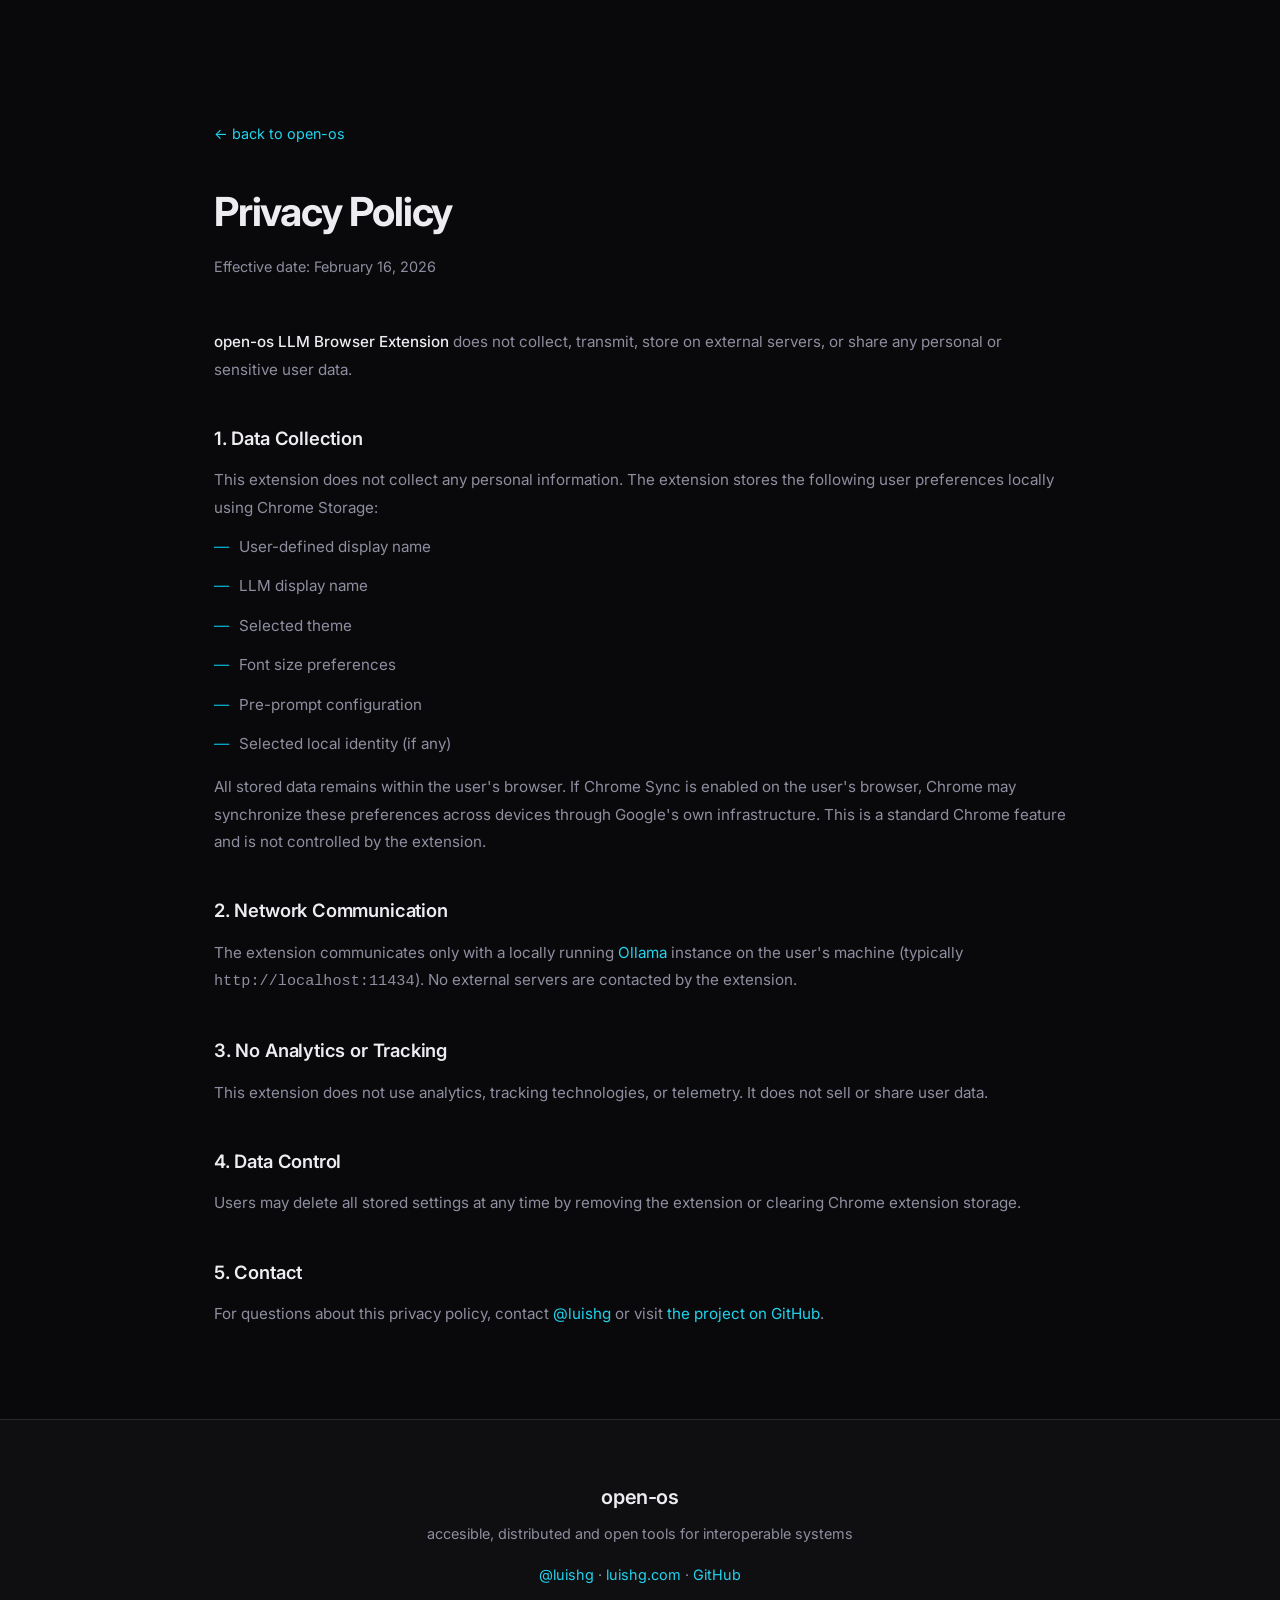
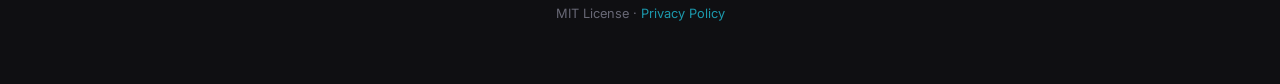
==== privacy.html @ c85417f8 "Add privacy policy page for Chrome Web Store compliance Required for Chrome extension review — adds " ====
<!DOCTYPE html>
<html lang="en">
<head>
    <meta charset="UTF-8">
    <meta name="viewport" content="width=device-width, initial-scale=1.0">
    <meta name="description" content="Privacy Policy — open-os LLM Browser Extension">
    <title>Privacy Policy — open-os</title>
    <link rel="preconnect" href="https://fonts.googleapis.com">
    <link rel="preconnect" href="https://fonts.gstatic.com" crossorigin>
    <link href="https://fonts.googleapis.com/css2?family=Inter:wght@300;400;500;600;700&display=swap" rel="stylesheet">
    <link rel="stylesheet" href="css/style.css">
    <style>
        .privacy {
            padding: 120px 0 80px;
            background-color: var(--color-bg);
        }
        .privacy h1 {
            font-size: clamp(1.75rem, 5vw, 2.5rem);
            font-weight: 700;
            letter-spacing: -0.03em;
            margin-bottom: 8px;
        }
        .privacy .effective-date {
            color: var(--color-text-muted);
            font-size: 0.9rem;
            margin-bottom: 48px;
        }
        .privacy h2 {
            font-size: 1.15rem;
            font-weight: 600;
            margin-top: 40px;
            margin-bottom: 12px;
            letter-spacing: -0.01em;
        }
        .privacy p,
        .privacy li {
            color: var(--color-text-muted);
            font-size: 0.95rem;
            margin-bottom: 12px;
            line-height: 1.8;
        }
        .privacy ul {
            list-style: none;
            padding-left: 0;
            margin-bottom: 16px;
        }
        .privacy li::before {
            content: "—";
            color: var(--color-accent);
            margin-right: 10px;
        }
        .privacy a {
            color: var(--color-accent-light);
        }
        .privacy strong {
            color: var(--color-text);
            font-weight: 500;
        }
        .back-link {
            display: inline-block;
            margin-bottom: 32px;
            font-size: 0.9rem;
            color: var(--color-text-muted);
        }
        .back-link:hover {
            color: var(--color-accent-light);
        }
    </style>
</head>
<body>

    <section class="privacy">
        <div class="container">
            <a href="/" class="back-link">&larr; back to open-os</a>
            <h1>Privacy Policy</h1>
            <p class="effective-date">Effective date: February 16, 2026</p>

            <p><strong>open-os LLM Browser Extension</strong> does not collect, transmit, store on external servers, or share any personal or sensitive user data.</p>

            <h2>1. Data Collection</h2>
            <p>This extension does not collect any personal information. The extension stores the following user preferences locally using Chrome Storage:</p>
            <ul>
                <li>User-defined display name</li>
                <li>LLM display name</li>
                <li>Selected theme</li>
                <li>Font size preferences</li>
                <li>Pre-prompt configuration</li>
                <li>Selected local identity (if any)</li>
            </ul>
            <p>All stored data remains within the user's browser. If Chrome Sync is enabled on the user's browser, Chrome may synchronize these preferences across devices through Google's own infrastructure. This is a standard Chrome feature and is not controlled by the extension.</p>

            <h2>2. Network Communication</h2>
            <p>The extension communicates only with a locally running <a href="https://ollama.com" target="_blank" rel="noopener">Ollama</a> instance on the user's machine (typically <code>http://localhost:11434</code>). No external servers are contacted by the extension.</p>

            <h2>3. No Analytics or Tracking</h2>
            <p>This extension does not use analytics, tracking technologies, or telemetry. It does not sell or share user data.</p>

            <h2>4. Data Control</h2>
            <p>Users may delete all stored settings at any time by removing the extension or clearing Chrome extension storage.</p>

            <h2>5. Contact</h2>
            <p>For questions about this privacy policy, contact <a href="https://x.com/luishg" target="_blank" rel="noopener">@luishg</a> or visit <a href="https://github.com/luishg/open-os" target="_blank" rel="noopener">the project on GitHub</a>.</p>
        </div>
    </section>

    <footer class="footer">
        <div class="container">
            <p class="footer-brand">open-os</p>
            <p class="footer-tagline">accesible, distributed and open tools for interoperable systems</p>
            <p class="footer-author"><a href="https://x.com/luishg" target="_blank" rel="noopener">@luishg</a> · <a href="https://luishg.com" target="_blank" rel="noopener">luishg.com</a> · <a href="https://github.com/luishg" target="_blank" rel="noopener">GitHub</a></p>
            <p class="footer-license">MIT License · <a href="/privacy.html">Privacy Policy</a></p>
        </div>
    </footer>

</body>
</html>
---- css/style.css ----
/* Reset and Base */
*, *::before, *::after {
    box-sizing: border-box;
    margin: 0;
    padding: 0;
}

:root {
    --color-bg: #09090b;
    --color-bg-alt: #0f0f12;
    --color-bg-card: #151518;
    --color-bg-elevated: #1c1c21;
    --color-text: #ececf1;
    --color-text-muted: #8e8ea0;
    --color-accent: #06b6d4;
    --color-accent-light: #22d3ee;
    --color-border: #27272a;
    --color-border-light: #3f3f46;
    --font-main: 'Inter', -apple-system, BlinkMacSystemFont, sans-serif;
    --max-width: 900px;
    --radius-sm: 4px;
    --radius-md: 6px;
    --radius-lg: 8px;
}

html {
    scroll-behavior: smooth;
}

body {
    font-family: var(--font-main);
    background-color: var(--color-bg);
    color: var(--color-text);
    line-height: 1.7;
    font-size: 16px;
    font-weight: 400;
}

a {
    color: var(--color-accent-light);
    text-decoration: none;
    transition: color 0.2s ease;
}

a:hover {
    color: #ffffff;
}

.container {
    max-width: var(--max-width);
    margin: 0 auto;
    padding: 0 24px;
}

/* Hero Section */
.hero {
    position: relative;
    height: 100vh;
    min-height: 600px;
    display: flex;
    align-items: center;
    justify-content: center;
    overflow: hidden;
    background-color: var(--color-bg);
}

.hero-bg {
    position: absolute;
    inset: -15% 0 0 0;
    height: 130%;
    background-image: url('../images/space_explorer.jpg');
    background-size: cover;
    background-position: center 20%;
    background-repeat: no-repeat;
    transform: scale(1.1);
    will-change: transform;
}

.hero-overlay {
    position: absolute;
    inset: 0;
    background: linear-gradient(
        135deg,
        rgba(9, 9, 11, 0.85) 0%,
        rgba(9, 9, 11, 0.65) 50%,
        rgba(9, 9, 11, 0.85) 100%
    );
}

/* Bottom fade to background color */
.hero::after {
    content: '';
    position: absolute;
    bottom: 0;
    left: 0;
    right: 0;
    height: 200px;
    background: linear-gradient(to bottom, transparent, var(--color-bg));
    z-index: 1;
    pointer-events: none;
}

.hero-content {
    position: relative;
    z-index: 2;
    text-align: center;
    padding: 24px;
}

.hero h1 {
    font-size: clamp(3rem, 12vw, 6rem);
    font-weight: 700;
    letter-spacing: -0.04em;
    margin-bottom: 16px;
    color: #ffffff;
}

.hero .tagline {
    font-size: clamp(1rem, 3vw, 1.25rem);
    color: var(--color-text-muted);
    margin-bottom: 48px;
    font-weight: 400;
    letter-spacing: -0.01em;
}

.cta-button {
    display: inline-block;
    padding: 16px 36px;
    background: var(--color-accent);
    border: none;
    border-radius: var(--radius-md);
    color: #ffffff;
    font-size: 0.95rem;
    font-weight: 500;
    letter-spacing: -0.01em;
    transition: all 0.3s ease;
}

.cta-button:hover {
    background: var(--color-accent-light);
    color: #ffffff;
    transform: translateY(-2px);
    box-shadow: 0 8px 30px rgba(6, 182, 212, 0.35);
}

/* Mission Section */
.mission {
    padding: 80px 0;
    background-color: var(--color-bg-alt);
    text-align: center;
}

.mission-text {
    font-size: 1.25rem;
    line-height: 1.8;
    color: var(--color-text-muted);
    max-width: 700px;
    margin: 0 auto 40px;
}

.mission-text strong {
    color: var(--color-text);
    font-weight: 500;
}

.principles-badges {
    display: flex;
    justify-content: center;
    gap: 12px;
    flex-wrap: wrap;
}

.badge {
    padding: 8px 20px;
    background: var(--color-bg-elevated);
    border: 1px solid var(--color-border);
    border-radius: var(--radius-md);
    font-size: 0.85rem;
    font-weight: 500;
    color: var(--color-text-muted);
}

/* Sections */
section {
    padding: 100px 0;
}

section h2 {
    font-size: 1.75rem;
    font-weight: 600;
    margin-bottom: 48px;
    letter-spacing: -0.02em;
}

/* Projects */
.projects {
    background-color: var(--color-bg);
}

.project {
    padding: 40px;
    margin-bottom: 24px;
    background-color: var(--color-bg-card);
    border: 1px solid var(--color-border);
    border-radius: var(--radius-lg);
    transition: border-color 0.2s ease;
}

.project:hover {
    border-color: var(--color-border-light);
    box-shadow: 0 0 20px rgba(6, 182, 212, 0.06);
}

.project:last-child {
    margin-bottom: 0;
}

.project-header {
    display: flex;
    align-items: center;
    gap: 16px;
    margin-bottom: 8px;
    flex-wrap: wrap;
}

.project h3 {
    font-size: 1.35rem;
    font-weight: 600;
    letter-spacing: -0.02em;
}

.status {
    font-size: 0.7rem;
    font-weight: 600;
    padding: 6px 14px;
    text-transform: uppercase;
    letter-spacing: 0.05em;
    border-radius: var(--radius-sm);
}

.status-released {
    background-color: rgba(6, 182, 212, 0.15);
    color: var(--color-accent-light);
}

.status-progress {
    background-color: rgba(251, 191, 36, 0.15);
    color: #fbbf24;
}

.status-production {
    background-color: rgba(34, 197, 94, 0.15);
    color: #22c55e;
}

.status-opensource {
    background-color: rgba(168, 85, 247, 0.15);
    color: #c084fc;
}

.status-crossplatform {
    background-color: rgba(244, 114, 182, 0.15);
    color: #f472b6;
}

.project-subtitle {
    font-size: 1rem;
    color: var(--color-text-muted);
    margin-bottom: 20px;
}

.project p {
    margin-bottom: 12px;
    color: var(--color-text);
    font-size: 0.95rem;
}

.project-note {
    color: var(--color-text-muted);
    font-size: 0.9rem;
}

.project-stats {
    color: var(--color-accent-light);
    font-weight: 500;
}

.project-diagram {
    background-color: var(--color-bg);
    padding: 24px;
    margin: 20px 0;
    border: 1px solid var(--color-border);
    border-radius: var(--radius-md);
    font-family: 'SF Mono', 'Fira Code', monospace;
    font-size: 0.85rem;
    color: var(--color-text-muted);
    line-height: 1.8;
}

/* Project Screenshot */
.project-screenshot {
    margin: 24px 0;
    border-radius: var(--radius-md);
    overflow: hidden;
    border: 1px solid var(--color-border);
}

.project-screenshot img {
    display: block;
    width: 100%;
    height: auto;
}

/* Featured Project Glow */
.project-featured {
    transition: border-color 0.3s ease, box-shadow 0.3s ease;
}

.project-featured:hover {
    border-color: var(--color-accent);
    box-shadow:
        0 0 20px rgba(6, 182, 212, 0.15),
        0 0 50px rgba(6, 182, 212, 0.08),
        inset 0 0 30px rgba(6, 182, 212, 0.03);
}

.project-links {
    margin-top: 24px;
    display: flex;
    gap: 24px;
}

.project-links a {
    font-size: 0.9rem;
    font-weight: 500;
    padding: 8px 0;
    border-bottom: 1px solid transparent;
}

.project-links a:hover {
    border-bottom-color: var(--color-accent-light);
}

/* Roadmap */
.roadmap {
    background-color: var(--color-bg-alt);
}

.roadmap-table {
    border: 1px solid var(--color-border);
    border-radius: var(--radius-lg);
    overflow: hidden;
}

.roadmap-row {
    display: grid;
    grid-template-columns: 2fr 1.5fr 2fr;
    padding: 18px 28px;
    border-bottom: 1px solid var(--color-border);
}

.roadmap-row:last-child {
    border-bottom: none;
}

.roadmap-header {
    background-color: var(--color-bg-elevated);
    font-weight: 600;
    font-size: 0.8rem;
    text-transform: uppercase;
    letter-spacing: 0.05em;
    color: var(--color-text-muted);
}

.roadmap-row span {
    font-size: 0.95rem;
}

/* About */
.about {
    background-color: var(--color-bg);
    text-align: center;
}

.about p {
    margin-bottom: 12px;
    font-size: 1rem;
}

.about .location {
    color: var(--color-text-muted);
    margin-top: 24px;
    font-size: 0.9rem;
}

.social-links {
    margin-top: 32px;
    display: flex;
    justify-content: center;
    gap: 32px;
}

.social-links a {
    font-size: 0.9rem;
    font-weight: 500;
    color: var(--color-text-muted);
    transition: color 0.2s ease;
}

.social-links a:hover {
    color: var(--color-accent-light);
}

/* Footer */
.footer {
    background-color: var(--color-bg-alt);
    padding: 60px 0;
    text-align: center;
    border-top: 1px solid var(--color-border);
}

.footer-brand {
    font-size: 1.25rem;
    font-weight: 600;
    margin-bottom: 8px;
    letter-spacing: -0.02em;
}

.footer-tagline {
    color: var(--color-text-muted);
    font-size: 0.9rem;
    margin-bottom: 16px;
}

.footer-author {
    color: var(--color-text-muted);
    font-size: 0.9rem;
    margin-bottom: 16px;
}

.footer-links {
    margin-bottom: 24px;
}

.footer-links a {
    font-size: 0.9rem;
    color: var(--color-text-muted);
}

.footer-links a:hover {
    color: var(--color-accent-light);
}

.footer-license {
    color: var(--color-text-muted);
    font-size: 0.8rem;
    opacity: 0.7;
}

/* Responsive */
@media (max-width: 768px) {
    section {
        padding: 60px 0;
    }

    .hero {
        min-height: 500px;
    }

    .hero-bg {
        height: 120%;
        inset: -10% 0 0 0;
        background-position: center center;
    }

    .mission {
        padding: 60px 0;
    }

    .mission-text {
        font-size: 1.1rem;
    }

    .project {
        padding: 28px 24px;
    }

    .roadmap-row {
        grid-template-columns: 1fr;
        gap: 8px;
        padding: 20px 24px;
    }

    .roadmap-header {
        display: none;
    }

    .roadmap-row span:first-child {
        font-weight: 600;
    }

    .roadmap-row span:nth-child(2)::before {
        content: 'Status: ';
        color: var(--color-text-muted);
    }

    .roadmap-row span:nth-child(3)::before {
        content: 'Next: ';
        color: var(--color-text-muted);
    }

    .principles-badges {
        gap: 8px;
    }

    .badge {
        padding: 6px 16px;
        font-size: 0.8rem;
    }
}

/* Accessibility */
@media (prefers-reduced-motion: reduce) {
    html {
        scroll-behavior: auto;
    }

    .hero-bg {
        will-change: auto;
    }

    .cta-button:hover {
        transform: none;
    }

    .project-featured:hover {
        box-shadow: none;
    }
}

/* Scroll Reveal */
.reveal {
    opacity: 0;
    transform: translateY(32px);
    transition: opacity 0.7s cubic-bezier(0.16, 1, 0.3, 1),
                transform 0.7s cubic-bezier(0.16, 1, 0.3, 1);
}

.reveal.revealed {
    opacity: 1;
    transform: translateY(0);
}

/* Focus styles */
a:focus-visible,
button:focus-visible {
    outline: 2px solid var(--color-accent);
    outline-offset: 2px;
}
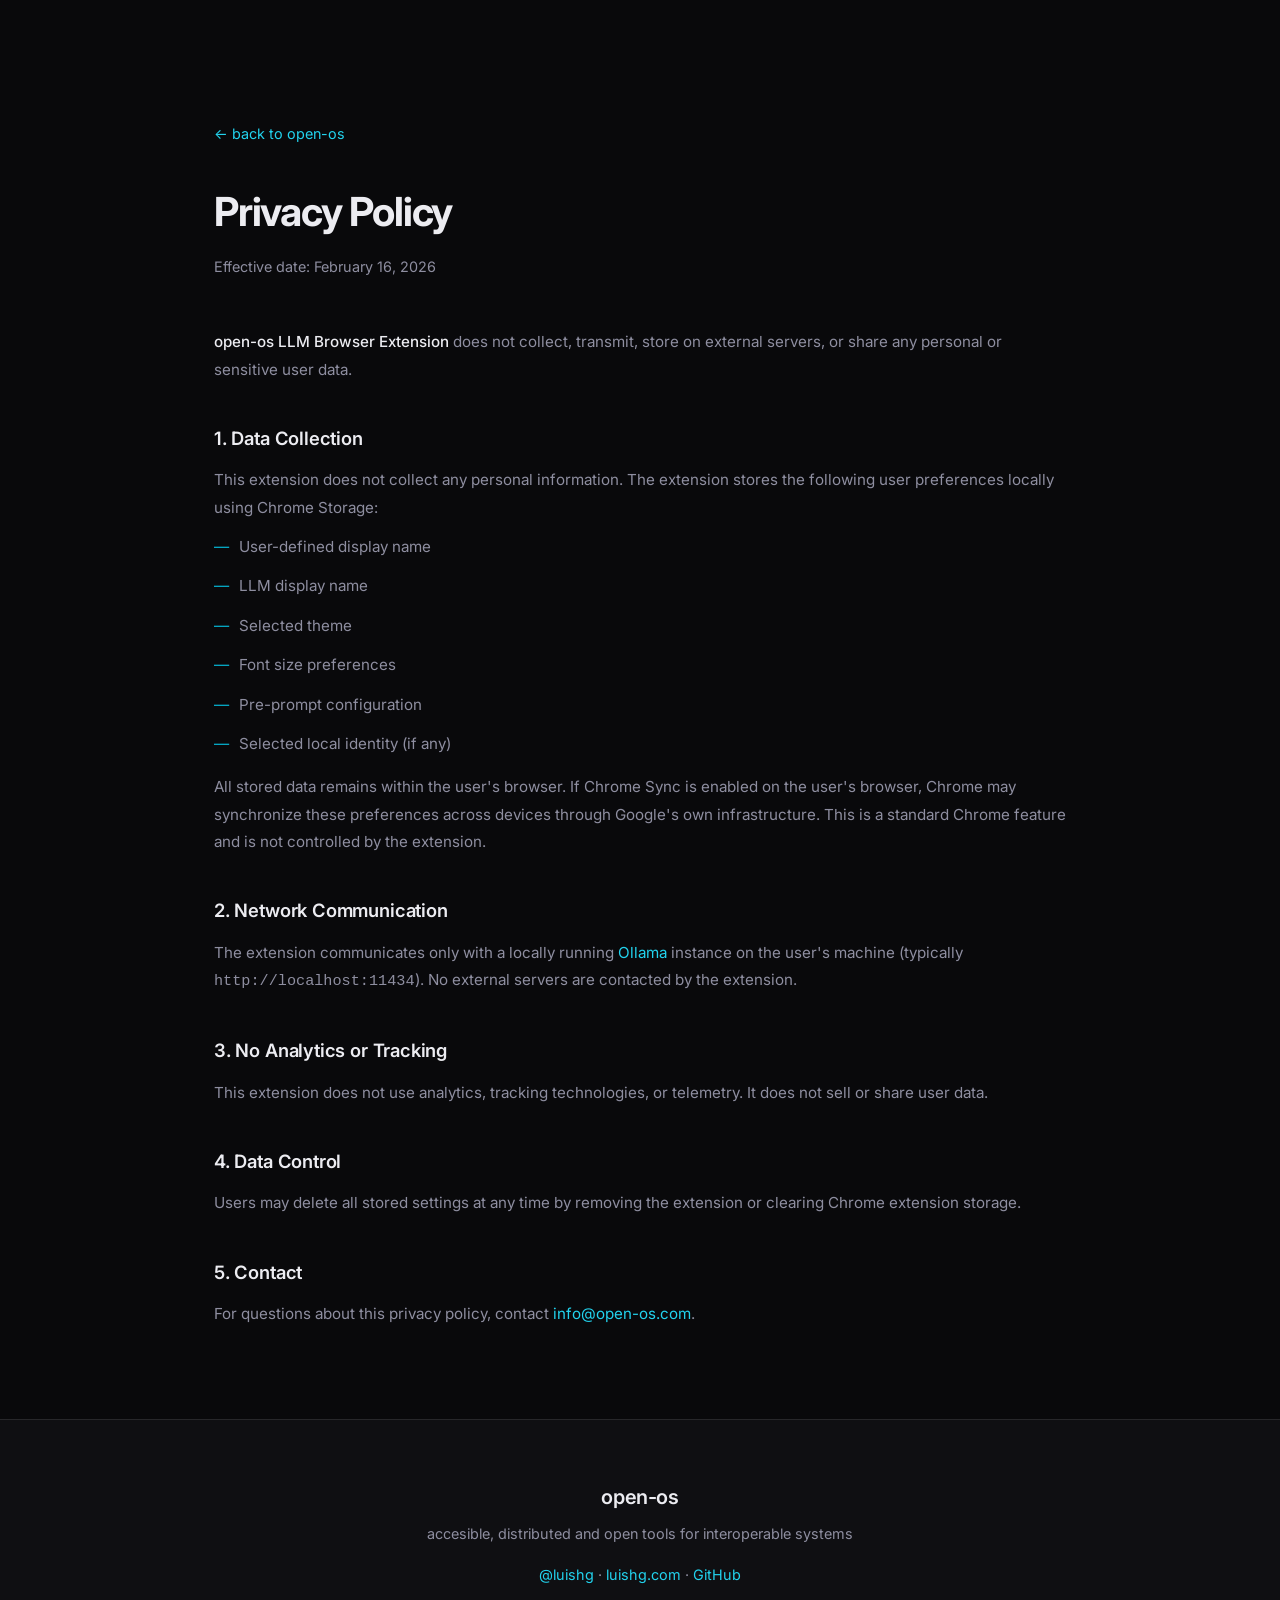
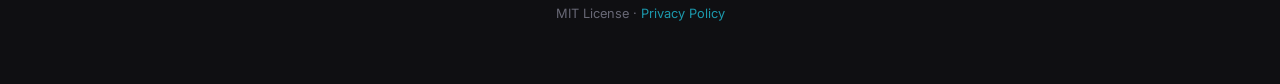
==== commit 987f9549: "Update privacy policy contact to info@open-os.com Co-Authored-By: Claude Opus 4.6 <noreply@anthropic" ====
--- a/privacy.html
+++ b/privacy.html
@@ -99,7 +99,7 @@
             <p>Users may delete all stored settings at any time by removing the extension or clearing Chrome extension storage.</p>
 
             <h2>5. Contact</h2>
-            <p>For questions about this privacy policy, contact <a href="https://x.com/luishg" target="_blank" rel="noopener">@luishg</a> or visit <a href="https://github.com/luishg/open-os" target="_blank" rel="noopener">the project on GitHub</a>.</p>
+            <p>For questions about this privacy policy, contact <a href="mailto:info@open-os.com">info@open-os.com</a>.</p>
         </div>
     </section>
 
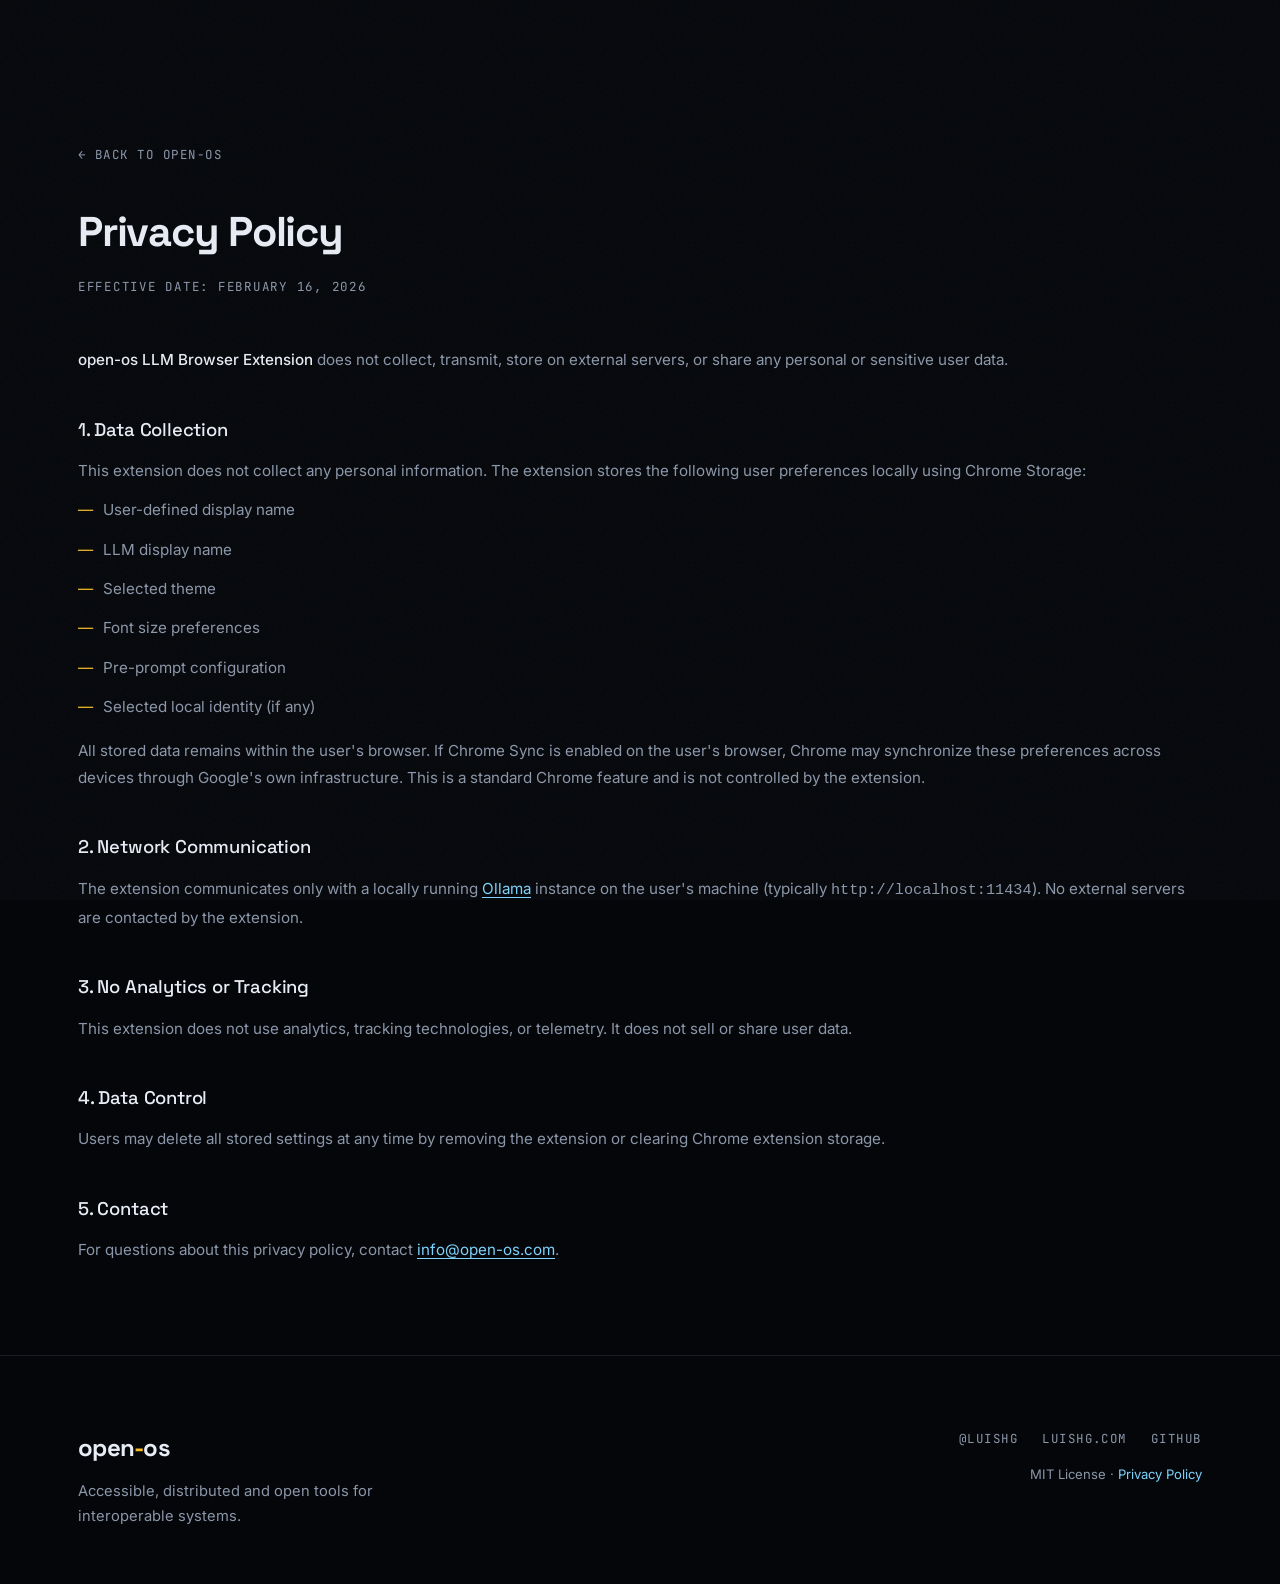
==== commit a221c105: "Redesign: deep-space editorial with real NASA photography - Hero: ISS Expedition 32 EVA self-portrai" ====
--- a/privacy.html
+++ b/privacy.html
@@ -5,36 +5,42 @@
     <meta name="viewport" content="width=device-width, initial-scale=1.0">
     <meta name="description" content="Privacy Policy — open-os LLM Browser Extension">
     <title>Privacy Policy — open-os</title>
+    <meta name="theme-color" content="#04060a">
+    <link rel="icon" type="image/svg+xml" href="images/favicon.svg">
     <link rel="preconnect" href="https://fonts.googleapis.com">
     <link rel="preconnect" href="https://fonts.gstatic.com" crossorigin>
-    <link href="https://fonts.googleapis.com/css2?family=Inter:wght@300;400;500;600;700&display=swap" rel="stylesheet">
+    <link href="https://fonts.googleapis.com/css2?family=Space+Grotesk:wght@500;700&family=Inter:wght@400;500;600&family=JetBrains+Mono:wght@400;500&display=swap" rel="stylesheet">
     <link rel="stylesheet" href="css/style.css">
     <style>
         .privacy {
-            padding: 120px 0 80px;
-            background-color: var(--color-bg);
+            padding: 140px 0 80px;
         }
         .privacy h1 {
-            font-size: clamp(1.75rem, 5vw, 2.5rem);
+            font-family: var(--font-display);
+            font-size: clamp(1.9rem, 5vw, 2.6rem);
             font-weight: 700;
             letter-spacing: -0.03em;
             margin-bottom: 8px;
         }
         .privacy .effective-date {
-            color: var(--color-text-muted);
-            font-size: 0.9rem;
+            font-family: var(--font-mono);
+            font-size: 0.78rem;
+            text-transform: uppercase;
+            letter-spacing: 0.14em;
+            color: var(--text-muted);
             margin-bottom: 48px;
         }
         .privacy h2 {
+            font-family: var(--font-display);
             font-size: 1.15rem;
-            font-weight: 600;
+            font-weight: 500;
             margin-top: 40px;
             margin-bottom: 12px;
             letter-spacing: -0.01em;
         }
         .privacy p,
         .privacy li {
-            color: var(--color-text-muted);
+            color: var(--text-muted);
             font-size: 0.95rem;
             margin-bottom: 12px;
             line-height: 1.8;
@@ -45,31 +51,35 @@
             margin-bottom: 16px;
         }
         .privacy li::before {
-            content: "—";
-            color: var(--color-accent);
+            content: "\2014";
+            color: var(--amber);
             margin-right: 10px;
         }
-        .privacy a {
-            color: var(--color-accent-light);
+        .privacy p a {
+            text-decoration: underline;
+            text-underline-offset: 3px;
         }
         .privacy strong {
-            color: var(--color-text);
+            color: var(--text);
             font-weight: 500;
         }
         .back-link {
             display: inline-block;
             margin-bottom: 32px;
-            font-size: 0.9rem;
-            color: var(--color-text-muted);
+            font-family: var(--font-mono);
+            font-size: 0.78rem;
+            text-transform: uppercase;
+            letter-spacing: 0.12em;
+            color: var(--text-muted);
         }
         .back-link:hover {
-            color: var(--color-accent-light);
+            color: var(--accent-light);
         }
     </style>
 </head>
 <body>
 
-    <section class="privacy">
+    <main class="privacy">
         <div class="container">
             <a href="/" class="back-link">&larr; back to open-os</a>
             <h1>Privacy Policy</h1>
@@ -101,14 +111,22 @@
             <h2>5. Contact</h2>
             <p>For questions about this privacy policy, contact <a href="mailto:info@open-os.com">info@open-os.com</a>.</p>
         </div>
-    </section>
+    </main>
 
     <footer class="footer">
-        <div class="container">
-            <p class="footer-brand">open-os</p>
-            <p class="footer-tagline">accesible, distributed and open tools for interoperable systems</p>
-            <p class="footer-author"><a href="https://x.com/luishg" target="_blank" rel="noopener">@luishg</a> · <a href="https://luishg.com" target="_blank" rel="noopener">luishg.com</a> · <a href="https://github.com/luishg" target="_blank" rel="noopener">GitHub</a></p>
-            <p class="footer-license">MIT License · <a href="/privacy.html">Privacy Policy</a></p>
+        <div class="container footer-inner">
+            <div class="footer-brand-block">
+                <p class="footer-brand">open<span class="accent">-</span>os</p>
+                <p class="footer-tagline">Accessible, distributed and open tools for interoperable systems.</p>
+            </div>
+            <div class="footer-links-block">
+                <p class="footer-author">
+                    <a href="https://x.com/luishg" target="_blank" rel="noopener">@luishg</a>
+                    <a href="https://luishg.com" target="_blank" rel="noopener">luishg.com</a>
+                    <a href="https://github.com/luishg" target="_blank" rel="noopener">GitHub</a>
+                </p>
+                <p class="footer-license">MIT License &middot; <a href="/privacy.html">Privacy Policy</a></p>
+            </div>
         </div>
     </footer>
 
--- a/css/style.css
+++ b/css/style.css
@@ -1,4 +1,10 @@
-/* Reset and Base */
+/* ==========================================================================
+   open-os — design system
+   Deep-space editorial: real NASA photography, mono telemetry details,
+   cyan/solar-amber accents. Zero build step.
+   ========================================================================== */
+
+/* ----- Reset & tokens ----- */
 *, *::before, *::after {
     box-sizing: border-box;
     margin: 0;
@@ -6,38 +12,57 @@
 }
 
 :root {
-    --color-bg: #09090b;
-    --color-bg-alt: #0f0f12;
-    --color-bg-card: #151518;
-    --color-bg-elevated: #1c1c21;
-    --color-text: #ececf1;
-    --color-text-muted: #8e8ea0;
-    --color-accent: #06b6d4;
-    --color-accent-light: #22d3ee;
-    --color-border: #27272a;
-    --color-border-light: #3f3f46;
-    --font-main: 'Inter', -apple-system, BlinkMacSystemFont, sans-serif;
-    --max-width: 900px;
-    --radius-sm: 4px;
-    --radius-md: 6px;
-    --radius-lg: 8px;
+    --bg: #04060a;
+    --bg-raised: #0a0f17;
+    --bg-device: #0b1018;
+    --text: #e8ecf4;
+    --text-body: #b9c3d2;
+    --text-muted: #8b97a9;
+    --accent: #38bdf8;
+    --accent-light: #7dd3fc;
+    --amber: #fbbf24;
+    --amber-light: #fcd34d;
+    --border: rgba(148, 163, 184, 0.14);
+    --border-strong: rgba(148, 163, 184, 0.28);
+
+    --font-display: 'Space Grotesk', 'Inter', sans-serif;
+    --font-body: 'Inter', -apple-system, BlinkMacSystemFont, sans-serif;
+    --font-mono: 'JetBrains Mono', 'SF Mono', monospace;
+
+    --container: 1180px;
+    --radius: 12px;
+    --radius-sm: 6px;
+    --ease-out: cubic-bezier(0.16, 1, 0.3, 1);
 }
 
 html {
     scroll-behavior: smooth;
+    scroll-padding-top: 80px;
+    background-color: var(--bg);
 }
 
 body {
-    font-family: var(--font-main);
-    background-color: var(--color-bg);
-    color: var(--color-text);
+    font-family: var(--font-body);
+    background-color: var(--bg);
+    color: var(--text);
     line-height: 1.7;
     font-size: 16px;
-    font-weight: 400;
+    -webkit-font-smoothing: antialiased;
+    overflow-x: hidden;
+}
+
+::selection {
+    background: rgba(56, 189, 248, 0.35);
+    color: #ffffff;
+}
+
+img {
+    max-width: 100%;
+    display: block;
 }
 
 a {
-    color: var(--color-accent-light);
+    color: var(--accent-light);
     text-decoration: none;
     transition: color 0.2s ease;
 }
@@ -46,514 +71,862 @@
     color: #ffffff;
 }
 
+a:focus-visible,
+button:focus-visible {
+    outline: 2px solid var(--accent);
+    outline-offset: 3px;
+    border-radius: 2px;
+}
+
 .container {
-    max-width: var(--max-width);
+    max-width: var(--container);
     margin: 0 auto;
-    padding: 0 24px;
-}
-
-/* Hero Section */
+    padding: 0 28px;
+}
+
+.sr-only {
+    position: absolute;
+    width: 1px;
+    height: 1px;
+    padding: 0;
+    margin: -1px;
+    overflow: hidden;
+    clip: rect(0 0 0 0);
+    white-space: nowrap;
+    border: 0;
+}
+
+.skip-link {
+    position: fixed;
+    top: -100px;
+    left: 16px;
+    z-index: 100;
+    padding: 12px 20px;
+    background: var(--accent);
+    color: #04121e;
+    font-weight: 600;
+    border-radius: var(--radius-sm);
+    transition: top 0.2s ease;
+}
+
+.skip-link:focus {
+    top: 16px;
+    color: #04121e;
+}
+
+/* Film grain over everything — keeps large photos from looking sterile */
+body::after {
+    content: '';
+    position: fixed;
+    inset: 0;
+    z-index: 60;
+    pointer-events: none;
+    opacity: 0.05;
+    background-image: url("data:image/svg+xml,%3Csvg xmlns='http://www.w3.org/2000/svg' width='160' height='160'%3E%3Cfilter id='n'%3E%3CfeTurbulence type='fractalNoise' baseFrequency='0.9' numOctaves='2'/%3E%3C/filter%3E%3Crect width='160' height='160' filter='url(%23n)'/%3E%3C/svg%3E");
+}
+
+/* Starfield canvas (drawn by JS, sits behind all content) */
+.stars {
+    position: fixed;
+    inset: 0;
+    z-index: 0;
+    pointer-events: none;
+}
+
+main, .footer, .site-nav {
+    position: relative;
+    z-index: 1;
+}
+
+/* ----- Shared type ----- */
+.kicker {
+    font-family: var(--font-mono);
+    font-size: 0.75rem;
+    font-weight: 500;
+    text-transform: uppercase;
+    letter-spacing: 0.22em;
+    color: var(--accent-light);
+    margin-bottom: 24px;
+}
+
+.kicker-dot {
+    display: inline-block;
+    width: 8px;
+    height: 8px;
+    margin-right: 12px;
+    border-radius: 50%;
+    background: var(--amber);
+    box-shadow: 0 0 12px rgba(251, 191, 36, 0.8);
+    animation: pulse 2.4s ease-in-out infinite;
+    vertical-align: 1px;
+}
+
+@keyframes pulse {
+    0%, 100% { opacity: 1; }
+    50% { opacity: 0.35; }
+}
+
+.statement {
+    font-family: var(--font-display);
+    font-size: clamp(1.9rem, 4.2vw, 3.4rem);
+    font-weight: 500;
+    line-height: 1.15;
+    letter-spacing: -0.02em;
+    max-width: 21em;
+}
+
+.statement em {
+    font-style: normal;
+    color: var(--amber-light);
+}
+
+.statement-sub {
+    margin-top: 24px;
+    font-size: clamp(1.05rem, 1.6vw, 1.3rem);
+    color: var(--text-muted);
+    max-width: 36em;
+}
+
+.ext {
+    font-size: 0.75em;
+    margin-left: 0.35em;
+    display: inline-block;
+}
+
+/* ----- Buttons ----- */
+.btn {
+    display: inline-block;
+    padding: 15px 32px;
+    border-radius: 8px;
+    font-size: 0.95rem;
+    font-weight: 600;
+    letter-spacing: -0.01em;
+    transition: transform 0.25s var(--ease-out), box-shadow 0.25s var(--ease-out),
+                background 0.25s ease, border-color 0.25s ease, color 0.2s ease;
+}
+
+.btn-primary {
+    background: var(--accent);
+    color: #04121e;
+}
+
+.btn-primary:hover {
+    background: var(--accent-light);
+    color: #04121e;
+    transform: translateY(-2px);
+    box-shadow: 0 10px 40px rgba(56, 189, 248, 0.35);
+}
+
+.btn-ghost {
+    border: 1px solid var(--border-strong);
+    color: var(--text);
+}
+
+.btn-ghost:hover {
+    border-color: var(--accent-light);
+    color: #ffffff;
+    transform: translateY(-2px);
+}
+
+/* ----- Navigation ----- */
+.site-nav {
+    position: fixed;
+    top: 0;
+    left: 0;
+    right: 0;
+    z-index: 50;
+    transition: background 0.35s ease, border-color 0.35s ease, backdrop-filter 0.35s ease;
+    border-bottom: 1px solid transparent;
+}
+
+.site-nav.scrolled {
+    background: rgba(4, 6, 10, 0.72);
+    backdrop-filter: blur(14px) saturate(160%);
+    -webkit-backdrop-filter: blur(14px) saturate(160%);
+    border-bottom-color: var(--border);
+}
+
+.site-nav-inner {
+    max-width: var(--container);
+    margin: 0 auto;
+    padding: 18px 28px;
+    display: flex;
+    align-items: center;
+    justify-content: space-between;
+}
+
+.wordmark {
+    font-family: var(--font-display);
+    font-size: 1.25rem;
+    font-weight: 700;
+    letter-spacing: -0.03em;
+    color: #ffffff;
+    white-space: nowrap;
+}
+
+.wordmark:hover {
+    color: var(--accent-light);
+}
+
+.nav-links {
+    list-style: none;
+    display: flex;
+    gap: 32px;
+}
+
+.nav-links a {
+    font-family: var(--font-mono);
+    font-size: 0.72rem;
+    font-weight: 500;
+    text-transform: uppercase;
+    letter-spacing: 0.16em;
+    color: var(--text-muted);
+}
+
+.nav-links a:hover {
+    color: var(--accent-light);
+}
+
+/* ----- Hero ----- */
 .hero {
     position: relative;
-    height: 100vh;
-    min-height: 600px;
-    display: flex;
-    align-items: center;
-    justify-content: center;
+    min-height: 100vh;
+    min-height: 100svh;
+    display: flex;
+    align-items: flex-end;
     overflow: hidden;
-    background-color: var(--color-bg);
-}
-
-.hero-bg {
-    position: absolute;
-    inset: -15% 0 0 0;
-    height: 130%;
-    background-image: url('../images/space_explorer.jpg');
-    background-size: cover;
-    background-position: center 20%;
-    background-repeat: no-repeat;
-    transform: scale(1.1);
+}
+
+.hero-media {
+    position: absolute;
+    inset: 0;
+    z-index: 0;
+}
+
+.hero-media picture {
+    position: absolute;
+    inset: 0;
+    width: 100%;
+    height: 100%;
+}
+
+.hero-media img {
+    position: absolute;
+    inset: 0;
+    width: 100%;
+    height: 115%;
+    object-fit: cover;
+    object-position: 50% 28%;
     will-change: transform;
 }
 
-.hero-overlay {
+.hero-veil {
     position: absolute;
     inset: 0;
-    background: linear-gradient(
-        135deg,
-        rgba(9, 9, 11, 0.85) 0%,
-        rgba(9, 9, 11, 0.65) 50%,
-        rgba(9, 9, 11, 0.85) 100%
-    );
-}
-
-/* Bottom fade to background color */
-.hero::after {
-    content: '';
-    position: absolute;
-    bottom: 0;
-    left: 0;
-    right: 0;
-    height: 200px;
-    background: linear-gradient(to bottom, transparent, var(--color-bg));
-    z-index: 1;
-    pointer-events: none;
+    background:
+        linear-gradient(to bottom, rgba(4, 6, 10, 0.55) 0%, rgba(4, 6, 10, 0) 22%),
+        linear-gradient(to top, var(--bg) 2%, rgba(4, 6, 10, 0.82) 22%, rgba(4, 6, 10, 0.25) 48%, rgba(4, 6, 10, 0) 70%);
 }
 
 .hero-content {
     position: relative;
     z-index: 2;
-    text-align: center;
-    padding: 24px;
-}
-
-.hero h1 {
-    font-size: clamp(3rem, 12vw, 6rem);
+    width: 100%;
+    max-width: var(--container);
+    margin: 0 auto;
+    padding: 0 28px 16vh;
+}
+
+.hero-content .kicker {
+    text-shadow: 0 1px 14px rgba(0, 0, 0, 0.9);
+}
+
+.hero-title {
+    font-family: var(--font-display);
+    font-size: clamp(4.2rem, 12vw, 9.5rem);
     font-weight: 700;
-    letter-spacing: -0.04em;
-    margin-bottom: 16px;
+    line-height: 0.95;
+    letter-spacing: -0.045em;
     color: #ffffff;
-}
-
-.hero .tagline {
-    font-size: clamp(1rem, 3vw, 1.25rem);
-    color: var(--color-text-muted);
-    margin-bottom: 48px;
-    font-weight: 400;
+    margin-bottom: 20px;
+    text-shadow: 0 4px 60px rgba(0, 0, 0, 0.55);
+}
+
+.hero-title .accent {
+    color: var(--amber);
+}
+
+.hero-tagline {
+    font-size: clamp(1.1rem, 2.1vw, 1.45rem);
+    color: var(--text-body);
     letter-spacing: -0.01em;
-}
-
-.cta-button {
-    display: inline-block;
-    padding: 16px 36px;
-    background: var(--color-accent);
-    border: none;
-    border-radius: var(--radius-md);
-    color: #ffffff;
-    font-size: 0.95rem;
+    line-height: 1.5;
+    margin-bottom: 44px;
+    max-width: 34em;
+    text-shadow: 0 2px 24px rgba(0, 0, 0, 0.6);
+}
+
+.hero-actions {
+    display: flex;
+    gap: 16px;
+    flex-wrap: wrap;
+}
+
+.hero-credit,
+.orbit-credit {
+    position: absolute;
+    right: 24px;
+    bottom: 18px;
+    z-index: 2;
+    font-family: var(--font-mono);
+    font-size: 0.62rem;
+    letter-spacing: 0.12em;
+    text-transform: uppercase;
+    color: rgba(232, 236, 244, 0.45);
+}
+
+.scroll-cue {
+    position: absolute;
+    left: 50%;
+    bottom: 28px;
+    transform: translateX(-50%);
+    z-index: 2;
+    width: 1px;
+    height: 56px;
+    background: rgba(232, 236, 244, 0.18);
+    overflow: hidden;
+}
+
+.scroll-cue span {
+    position: absolute;
+    top: -40%;
+    left: 0;
+    width: 100%;
+    height: 40%;
+    background: var(--accent-light);
+    animation: cue 2.2s var(--ease-out) infinite;
+}
+
+@keyframes cue {
+    0% { top: -40%; }
+    70%, 100% { top: 110%; }
+}
+
+/* ----- Principles ----- */
+.principles {
+    padding: clamp(110px, 16vh, 180px) 0 clamp(80px, 10vh, 130px);
+}
+
+.principle-grid {
+    list-style: none;
+    display: grid;
+    grid-template-columns: repeat(3, 1fr);
+    gap: 40px;
+    margin-top: clamp(56px, 8vh, 96px);
+}
+
+.principle {
+    border-top: 1px solid var(--border-strong);
+    padding-top: 28px;
+}
+
+.principle-index {
+    font-family: var(--font-mono);
+    font-size: 0.72rem;
+    letter-spacing: 0.18em;
+    color: var(--amber);
+}
+
+.principle h3 {
+    font-family: var(--font-display);
+    font-size: 1.35rem;
     font-weight: 500;
     letter-spacing: -0.01em;
-    transition: all 0.3s ease;
-}
-
-.cta-button:hover {
-    background: var(--color-accent-light);
-    color: #ffffff;
-    transform: translateY(-2px);
-    box-shadow: 0 8px 30px rgba(6, 182, 212, 0.35);
-}
-
-/* Mission Section */
+    margin: 14px 0 10px;
+}
+
+.principle p {
+    color: var(--text-muted);
+    font-size: 0.95rem;
+}
+
+/* ----- Missions ----- */
+.missions {
+    padding: clamp(40px, 8vh, 90px) 0 0;
+}
+
+.missions-head {
+    margin-bottom: clamp(48px, 8vh, 90px);
+}
+
 .mission {
-    padding: 80px 0;
-    background-color: var(--color-bg-alt);
-    text-align: center;
-}
-
-.mission-text {
-    font-size: 1.25rem;
-    line-height: 1.8;
-    color: var(--color-text-muted);
-    max-width: 700px;
-    margin: 0 auto 40px;
-}
-
-.mission-text strong {
-    color: var(--color-text);
+    border-top: 1px solid var(--border);
+    padding: clamp(64px, 10vh, 110px) 0;
+}
+
+.mission-meta {
+    display: flex;
+    align-items: center;
+    justify-content: space-between;
+    gap: 16px;
+    flex-wrap: wrap;
+    margin-bottom: clamp(36px, 5vh, 56px);
+}
+
+.mission-index {
+    font-family: var(--font-mono);
+    font-size: 0.8rem;
     font-weight: 500;
-}
-
-.principles-badges {
-    display: flex;
-    justify-content: center;
-    gap: 12px;
+    letter-spacing: 0.2em;
+    color: var(--text-muted);
+}
+
+.mission-tags {
+    display: flex;
+    gap: 10px;
     flex-wrap: wrap;
 }
 
-.badge {
-    padding: 8px 20px;
-    background: var(--color-bg-elevated);
-    border: 1px solid var(--color-border);
-    border-radius: var(--radius-md);
-    font-size: 0.85rem;
+.status {
+    font-family: var(--font-mono);
+    font-size: 0.62rem;
     font-weight: 500;
-    color: var(--color-text-muted);
-}
-
-/* Sections */
-section {
-    padding: 100px 0;
-}
-
-section h2 {
-    font-size: 1.75rem;
-    font-weight: 600;
-    margin-bottom: 48px;
-    letter-spacing: -0.02em;
-}
-
-/* Projects */
-.projects {
-    background-color: var(--color-bg);
-}
-
-.project {
-    padding: 40px;
-    margin-bottom: 24px;
-    background-color: var(--color-bg-card);
-    border: 1px solid var(--color-border);
-    border-radius: var(--radius-lg);
-    transition: border-color 0.2s ease;
-}
-
-.project:hover {
-    border-color: var(--color-border-light);
-    box-shadow: 0 0 20px rgba(6, 182, 212, 0.06);
-}
-
-.project:last-child {
-    margin-bottom: 0;
-}
-
-.project-header {
-    display: flex;
-    align-items: center;
-    gap: 16px;
-    margin-bottom: 8px;
-    flex-wrap: wrap;
-}
-
-.project h3 {
-    font-size: 1.35rem;
-    font-weight: 600;
-    letter-spacing: -0.02em;
-}
-
-.status {
-    font-size: 0.7rem;
-    font-weight: 600;
     padding: 6px 14px;
     text-transform: uppercase;
-    letter-spacing: 0.05em;
-    border-radius: var(--radius-sm);
+    letter-spacing: 0.14em;
+    border-radius: 100px;
+    border: 1px solid transparent;
 }
 
 .status-released {
-    background-color: rgba(6, 182, 212, 0.15);
-    color: var(--color-accent-light);
+    background: rgba(56, 189, 248, 0.1);
+    border-color: rgba(56, 189, 248, 0.35);
+    color: var(--accent-light);
 }
 
 .status-progress {
-    background-color: rgba(251, 191, 36, 0.15);
-    color: #fbbf24;
+    background: rgba(251, 191, 36, 0.08);
+    border-color: rgba(251, 191, 36, 0.35);
+    color: var(--amber-light);
 }
 
 .status-production {
-    background-color: rgba(34, 197, 94, 0.15);
-    color: #22c55e;
+    background: rgba(74, 222, 128, 0.08);
+    border-color: rgba(74, 222, 128, 0.35);
+    color: #6ee7a0;
 }
 
 .status-opensource {
-    background-color: rgba(168, 85, 247, 0.15);
-    color: #c084fc;
+    background: rgba(192, 132, 252, 0.08);
+    border-color: rgba(192, 132, 252, 0.35);
+    color: #cba6fa;
 }
 
 .status-crossplatform {
-    background-color: rgba(244, 114, 182, 0.15);
-    color: #f472b6;
-}
-
-.project-subtitle {
-    font-size: 1rem;
-    color: var(--color-text-muted);
-    margin-bottom: 20px;
-}
-
-.project p {
+    background: rgba(244, 114, 182, 0.08);
+    border-color: rgba(244, 114, 182, 0.35);
+    color: #f9a8d4;
+}
+
+.mission-body {
+    display: grid;
+    grid-template-columns: minmax(0, 5fr) minmax(0, 7fr);
+    gap: clamp(40px, 5vw, 72px);
+    align-items: center;
+}
+
+/* Alternate text/visual sides */
+.mission:nth-of-type(even) .mission-text { order: 2; }
+.mission:nth-of-type(even) .mission-visual { order: 1; }
+
+.mission h3 {
+    font-family: var(--font-display);
+    font-size: clamp(1.8rem, 3vw, 2.5rem);
+    font-weight: 700;
+    letter-spacing: -0.025em;
+    line-height: 1.1;
     margin-bottom: 12px;
-    color: var(--color-text);
-    font-size: 0.95rem;
-}
-
-.project-note {
-    color: var(--color-text-muted);
+}
+
+.mission-subtitle {
+    font-size: 1.1rem;
+    color: var(--accent-light);
+    letter-spacing: -0.01em;
+    margin-bottom: 22px;
+}
+
+.mission-text > p {
+    color: var(--text-body);
+    font-size: 0.98rem;
+    margin-bottom: 14px;
+}
+
+.mission-note {
+    color: var(--text-muted);
     font-size: 0.9rem;
 }
 
-.project-stats {
-    color: var(--color-accent-light);
+.mission-motto {
+    font-family: var(--font-display);
+    font-size: 1.2rem;
+    color: var(--amber-light);
+}
+
+.mission-stats {
+    display: flex;
+    gap: 32px;
+    flex-wrap: wrap;
+    margin: 22px 0;
+}
+
+.mission-stats span {
+    font-family: var(--font-display);
+    font-size: 1.6rem;
+    font-weight: 700;
+    color: #ffffff;
+    line-height: 1.2;
+}
+
+.mission-stats small {
+    display: block;
+    font-family: var(--font-mono);
+    font-size: 0.62rem;
+    font-weight: 400;
+    text-transform: uppercase;
+    letter-spacing: 0.14em;
+    color: var(--text-muted);
+    margin-top: 4px;
+}
+
+.mission-links {
+    margin-top: 28px;
+    display: flex;
+    gap: 28px;
+    flex-wrap: wrap;
+}
+
+.arrow-link {
+    font-family: var(--font-mono);
+    font-size: 0.78rem;
     font-weight: 500;
-}
-
-.project-diagram {
-    background-color: var(--color-bg);
-    padding: 24px;
-    margin: 20px 0;
-    border: 1px solid var(--color-border);
-    border-radius: var(--radius-md);
-    font-family: 'SF Mono', 'Fira Code', monospace;
-    font-size: 0.85rem;
-    color: var(--color-text-muted);
-    line-height: 1.8;
-}
-
-/* Project Screenshot */
-.project-screenshot {
-    margin: 24px 0;
-    border-radius: var(--radius-md);
+    text-transform: uppercase;
+    letter-spacing: 0.12em;
+    color: var(--text);
+    padding-bottom: 6px;
+    border-bottom: 1px solid var(--border-strong);
+    transition: color 0.2s ease, border-color 0.2s ease;
+}
+
+.arrow-link::after {
+    content: '\2192';
+    margin-left: 0.6em;
+    color: var(--accent-light);
+    display: inline-block;
+    transition: transform 0.25s var(--ease-out);
+}
+
+.arrow-link:hover {
+    color: var(--accent-light);
+    border-bottom-color: var(--accent-light);
+}
+
+.arrow-link:hover::after {
+    transform: translateX(4px);
+}
+
+/* ----- Device frames (screenshots) ----- */
+.device {
+    border-radius: var(--radius);
+    background: var(--bg-device);
+    border: 1px solid var(--border);
     overflow: hidden;
-    border: 1px solid var(--color-border);
-}
-
-.project-screenshot img {
-    display: block;
+    box-shadow: 0 30px 80px rgba(0, 0, 0, 0.5);
+    transition: transform 0.4s var(--ease-out), box-shadow 0.4s var(--ease-out), border-color 0.3s ease;
+    transform-style: preserve-3d;
+}
+
+.device:hover {
+    border-color: rgba(56, 189, 248, 0.4);
+    box-shadow:
+        0 0 24px rgba(56, 189, 248, 0.12),
+        0 0 70px rgba(56, 189, 248, 0.07),
+        0 40px 90px rgba(0, 0, 0, 0.55);
+}
+
+.device-bar {
+    display: flex;
+    align-items: center;
+    gap: 14px;
+    padding: 11px 16px;
+    background: rgba(148, 163, 184, 0.06);
+    border-bottom: 1px solid var(--border);
+}
+
+.device-dots {
+    display: flex;
+    gap: 6px;
+}
+
+.device-dots i {
+    width: 9px;
+    height: 9px;
+    border-radius: 50%;
+    background: rgba(148, 163, 184, 0.28);
+}
+
+.device-terminal .device-dots i:first-child { background: rgba(251, 113, 133, 0.55); }
+.device-terminal .device-dots i:nth-child(2) { background: rgba(251, 191, 36, 0.55); }
+.device-terminal .device-dots i:last-child  { background: rgba(74, 222, 128, 0.55); }
+
+.device-url {
+    font-family: var(--font-mono);
+    font-size: 0.68rem;
+    letter-spacing: 0.06em;
+    color: var(--text-muted);
+    white-space: nowrap;
+    overflow: hidden;
+    text-overflow: ellipsis;
+}
+
+.device img {
     width: 100%;
     height: auto;
 }
 
-/* Featured Project Glow */
-.project-featured {
-    transition: border-color 0.3s ease, box-shadow 0.3s ease;
-}
-
-.project-featured:hover {
-    border-color: var(--color-accent);
-    box-shadow:
-        0 0 20px rgba(6, 182, 212, 0.15),
-        0 0 50px rgba(6, 182, 212, 0.08),
-        inset 0 0 30px rgba(6, 182, 212, 0.03);
-}
-
-.project-links {
-    margin-top: 24px;
+/* ----- Orbit band ----- */
+.orbit-band {
+    position: relative;
+    margin-top: clamp(60px, 10vh, 120px);
+    padding: clamp(120px, 18vh, 200px) 0;
+    min-height: 105vh;
+    display: flex;
+    align-items: center;
+    overflow: hidden;
+}
+
+.orbit-media {
+    position: absolute;
+    inset: 0;
+    z-index: 0;
+}
+
+.orbit-media picture {
+    position: absolute;
+    inset: 0;
+    width: 100%;
+    height: 100%;
+}
+
+.orbit-media img {
+    position: absolute;
+    inset: 0;
+    width: 100%;
+    height: 120%;
+    object-fit: cover;
+    object-position: 50% 35%;
+    will-change: transform;
+}
+
+/* Only soft blending at the edges — let the photograph breathe */
+.orbit-veil {
+    position: absolute;
+    inset: 0;
+    background:
+        linear-gradient(to bottom, var(--bg) 0%, rgba(4, 6, 10, 0) 16%),
+        linear-gradient(to top, var(--bg) 0%, rgba(4, 6, 10, 0) 12%);
+}
+
+.orbit-content {
+    position: relative;
+    z-index: 2;
+    width: 100%;
+    max-width: var(--container);
+    margin: 0 auto;
+    padding: 0 28px;
+}
+
+.orbit-content .kicker,
+.orbit-content .statement-sub {
+    text-shadow: 0 1px 18px rgba(0, 0, 0, 0.8);
+}
+
+.orbit-content .statement {
+    text-shadow: 0 2px 40px rgba(0, 0, 0, 0.7);
+}
+
+.orbit-actions {
+    margin-top: 44px;
+}
+
+/* ----- Footer ----- */
+.footer {
+    border-top: 1px solid var(--border);
+    padding: 72px 0 56px;
+    background: var(--bg);
+}
+
+.footer-inner {
+    display: flex;
+    justify-content: space-between;
+    gap: 48px;
+    flex-wrap: wrap;
+}
+
+.footer-brand {
+    font-family: var(--font-display);
+    font-size: 1.5rem;
+    font-weight: 700;
+    letter-spacing: -0.03em;
+    margin-bottom: 10px;
+}
+
+.footer-brand .accent {
+    color: var(--amber);
+}
+
+.footer-tagline {
+    color: var(--text-muted);
+    font-size: 0.92rem;
+    max-width: 26em;
+}
+
+.footer-links-block {
+    text-align: right;
+}
+
+.footer-author {
     display: flex;
     gap: 24px;
-}
-
-.project-links a {
-    font-size: 0.9rem;
-    font-weight: 500;
-    padding: 8px 0;
-    border-bottom: 1px solid transparent;
-}
-
-.project-links a:hover {
-    border-bottom-color: var(--color-accent-light);
-}
-
-/* Roadmap */
-.roadmap {
-    background-color: var(--color-bg-alt);
-}
-
-.roadmap-table {
-    border: 1px solid var(--color-border);
-    border-radius: var(--radius-lg);
-    overflow: hidden;
-}
-
-.roadmap-row {
-    display: grid;
-    grid-template-columns: 2fr 1.5fr 2fr;
-    padding: 18px 28px;
-    border-bottom: 1px solid var(--color-border);
-}
-
-.roadmap-row:last-child {
-    border-bottom: none;
-}
-
-.roadmap-header {
-    background-color: var(--color-bg-elevated);
-    font-weight: 600;
-    font-size: 0.8rem;
+    justify-content: flex-end;
+    margin-bottom: 14px;
+}
+
+.footer-author a {
+    font-family: var(--font-mono);
+    font-size: 0.78rem;
     text-transform: uppercase;
-    letter-spacing: 0.05em;
-    color: var(--color-text-muted);
-}
-
-.roadmap-row span {
-    font-size: 0.95rem;
-}
-
-/* About */
-.about {
-    background-color: var(--color-bg);
-    text-align: center;
-}
-
-.about p {
-    margin-bottom: 12px;
-    font-size: 1rem;
-}
-
-.about .location {
-    color: var(--color-text-muted);
-    margin-top: 24px;
-    font-size: 0.9rem;
-}
-
-.social-links {
-    margin-top: 32px;
-    display: flex;
-    justify-content: center;
-    gap: 32px;
-}
-
-.social-links a {
-    font-size: 0.9rem;
-    font-weight: 500;
-    color: var(--color-text-muted);
-    transition: color 0.2s ease;
-}
-
-.social-links a:hover {
-    color: var(--color-accent-light);
-}
-
-/* Footer */
-.footer {
-    background-color: var(--color-bg-alt);
-    padding: 60px 0;
-    text-align: center;
-    border-top: 1px solid var(--color-border);
-}
-
-.footer-brand {
-    font-size: 1.25rem;
-    font-weight: 600;
-    margin-bottom: 8px;
-    letter-spacing: -0.02em;
-}
-
-.footer-tagline {
-    color: var(--color-text-muted);
-    font-size: 0.9rem;
-    margin-bottom: 16px;
-}
-
-.footer-author {
-    color: var(--color-text-muted);
-    font-size: 0.9rem;
-    margin-bottom: 16px;
-}
-
-.footer-links {
-    margin-bottom: 24px;
-}
-
-.footer-links a {
-    font-size: 0.9rem;
-    color: var(--color-text-muted);
-}
-
-.footer-links a:hover {
-    color: var(--color-accent-light);
+    letter-spacing: 0.12em;
+    color: var(--text-muted);
+}
+
+.footer-author a:hover {
+    color: var(--accent-light);
 }
 
 .footer-license {
-    color: var(--color-text-muted);
-    font-size: 0.8rem;
-    opacity: 0.7;
-}
-
-/* Responsive */
-@media (max-width: 768px) {
-    section {
-        padding: 60px 0;
-    }
-
-    .hero {
-        min-height: 500px;
-    }
-
-    .hero-bg {
-        height: 120%;
-        inset: -10% 0 0 0;
-        background-position: center center;
-    }
-
-    .mission {
-        padding: 60px 0;
-    }
-
-    .mission-text {
+    color: var(--text-muted);
+    font-size: 0.82rem;
+    margin-bottom: 18px;
+}
+
+.footer-credit {
+    color: var(--text-muted);
+    font-size: 0.72rem;
+    max-width: 38em;
+    margin-left: auto;
+    line-height: 1.6;
+}
+
+/* ----- Scroll reveal (JS adds .revealed; without JS everything is visible) ----- */
+html.js .reveal {
+    opacity: 0;
+    transform: translateY(36px);
+    transition: opacity 0.9s var(--ease-out), transform 0.9s var(--ease-out);
+}
+
+html.js .reveal.revealed {
+    opacity: 1;
+    transform: translateY(0);
+}
+
+/* ----- Responsive ----- */
+@media (max-width: 960px) {
+    .mission-body {
+        grid-template-columns: 1fr;
+        gap: 40px;
+    }
+
+    /* Visual below text on mobile, regardless of alternation */
+    .mission:nth-of-type(even) .mission-text { order: 1; }
+    .mission:nth-of-type(even) .mission-visual { order: 2; }
+
+    .principle-grid {
+        grid-template-columns: 1fr;
+        gap: 28px;
+    }
+
+    .footer-links-block,
+    .footer-author {
+        text-align: left;
+        justify-content: flex-start;
+    }
+
+    .footer-credit {
+        margin-left: 0;
+    }
+}
+
+@media (max-width: 600px) {
+    .hero-content {
+        padding-bottom: 18vh;
+    }
+
+    .hero-media picture,
+    .hero-media img {
+        object-position: 62% 20%;
+    }
+
+    .nav-links {
+        gap: 14px;
+    }
+
+    .nav-links a {
+        font-size: 0.62rem;
+        letter-spacing: 0.1em;
+    }
+
+    .wordmark {
         font-size: 1.1rem;
     }
 
-    .project {
-        padding: 28px 24px;
-    }
-
-    .roadmap-row {
-        grid-template-columns: 1fr;
-        gap: 8px;
-        padding: 20px 24px;
-    }
-
-    .roadmap-header {
+    .hero-actions .btn {
+        padding: 14px 24px;
+        font-size: 0.9rem;
+    }
+
+    .mission-stats {
+        gap: 22px;
+    }
+
+    .hero-credit {
         display: none;
     }
-
-    .roadmap-row span:first-child {
-        font-weight: 600;
-    }
-
-    .roadmap-row span:nth-child(2)::before {
-        content: 'Status: ';
-        color: var(--color-text-muted);
-    }
-
-    .roadmap-row span:nth-child(3)::before {
-        content: 'Next: ';
-        color: var(--color-text-muted);
-    }
-
-    .principles-badges {
-        gap: 8px;
-    }
-
-    .badge {
-        padding: 6px 16px;
-        font-size: 0.8rem;
-    }
-}
-
-/* Accessibility */
+}
+
+/* ----- Reduced motion ----- */
 @media (prefers-reduced-motion: reduce) {
     html {
         scroll-behavior: auto;
     }
 
-    .hero-bg {
+    *, *::before, *::after {
+        animation-duration: 0.01ms !important;
+        animation-iteration-count: 1 !important;
+        transition-duration: 0.01ms !important;
+    }
+
+    html.js .reveal {
+        opacity: 1;
+        transform: none;
+    }
+
+    .scroll-cue {
+        display: none;
+    }
+
+    .hero-media img,
+    .orbit-media img {
         will-change: auto;
-    }
-
-    .cta-button:hover {
-        transform: none;
-    }
-
-    .project-featured:hover {
-        box-shadow: none;
-    }
-}
-
-/* Scroll Reveal */
-.reveal {
-    opacity: 0;
-    transform: translateY(32px);
-    transition: opacity 0.7s cubic-bezier(0.16, 1, 0.3, 1),
-                transform 0.7s cubic-bezier(0.16, 1, 0.3, 1);
-}
-
-.reveal.revealed {
-    opacity: 1;
-    transform: translateY(0);
-}
-
-/* Focus styles */
-a:focus-visible,
-button:focus-visible {
-    outline: 2px solid var(--color-accent);
-    outline-offset: 2px;
-}
+        height: 100%;
+    }
+}
